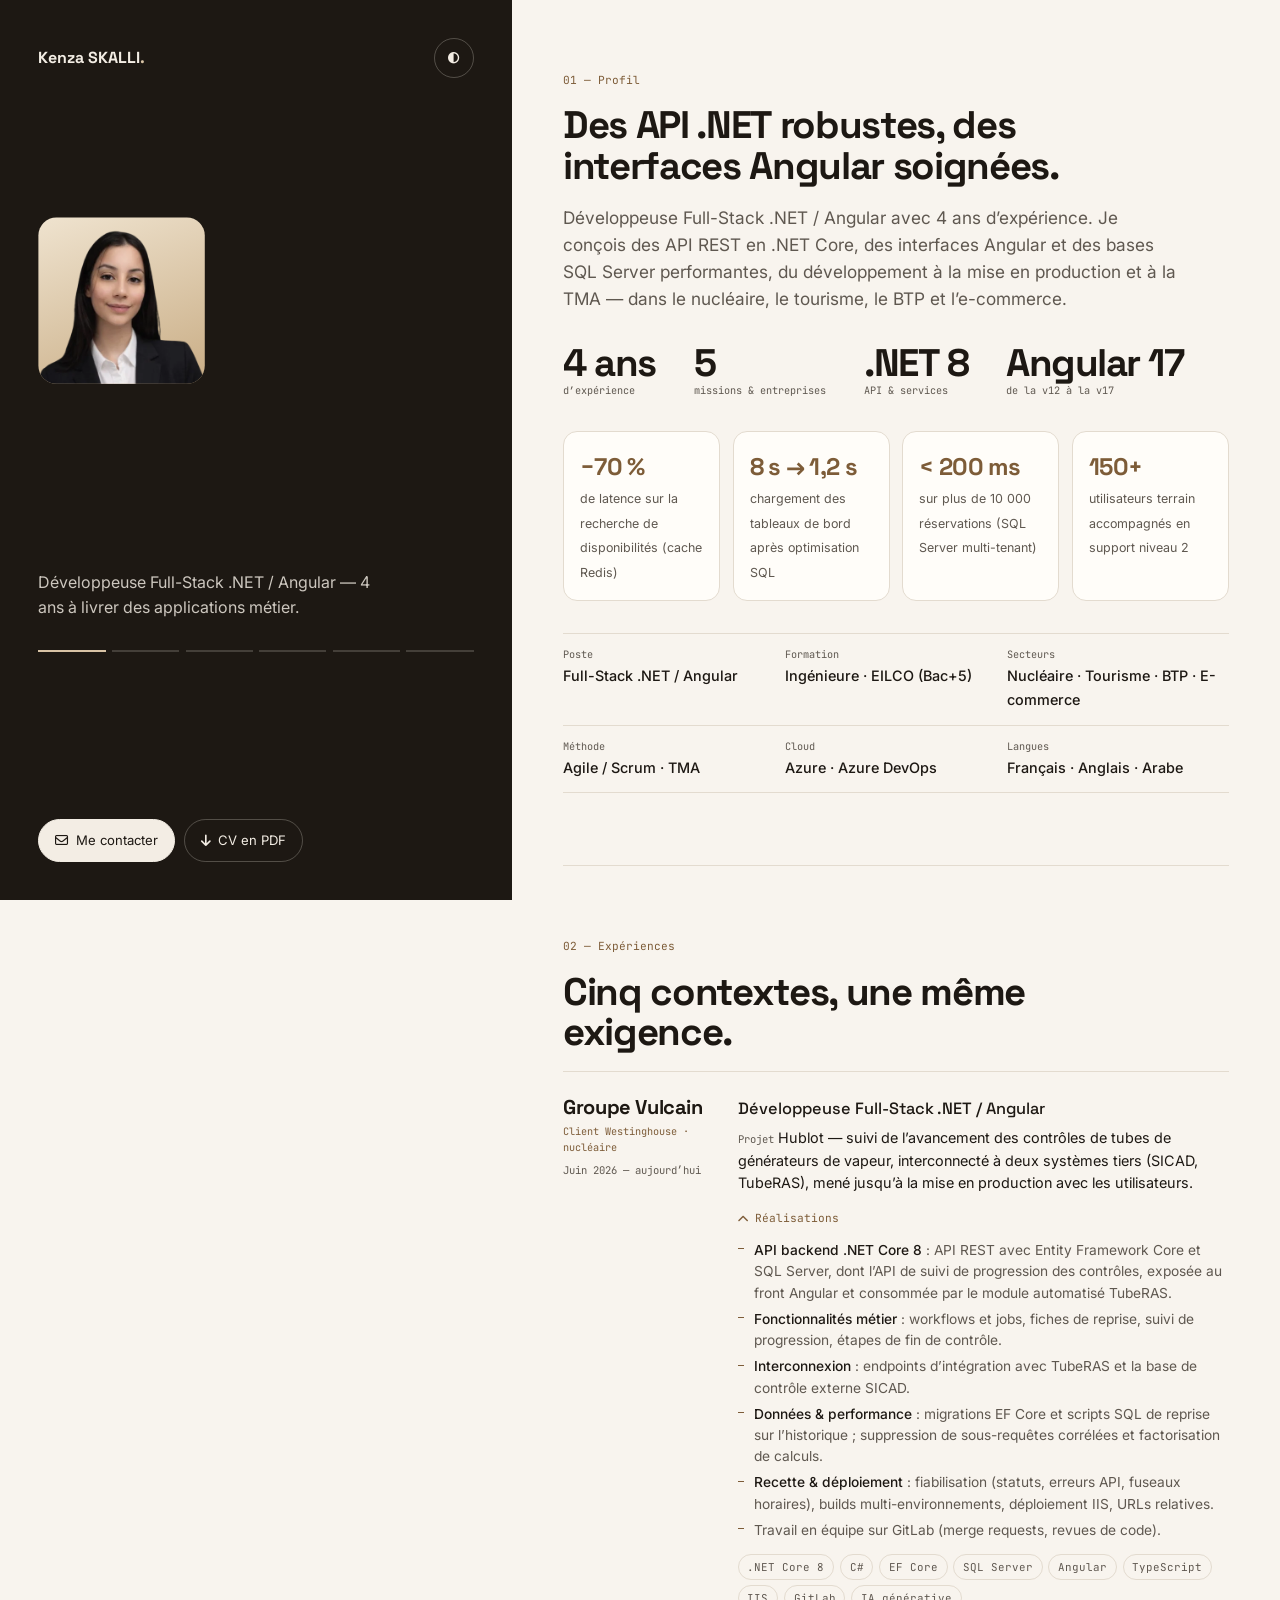
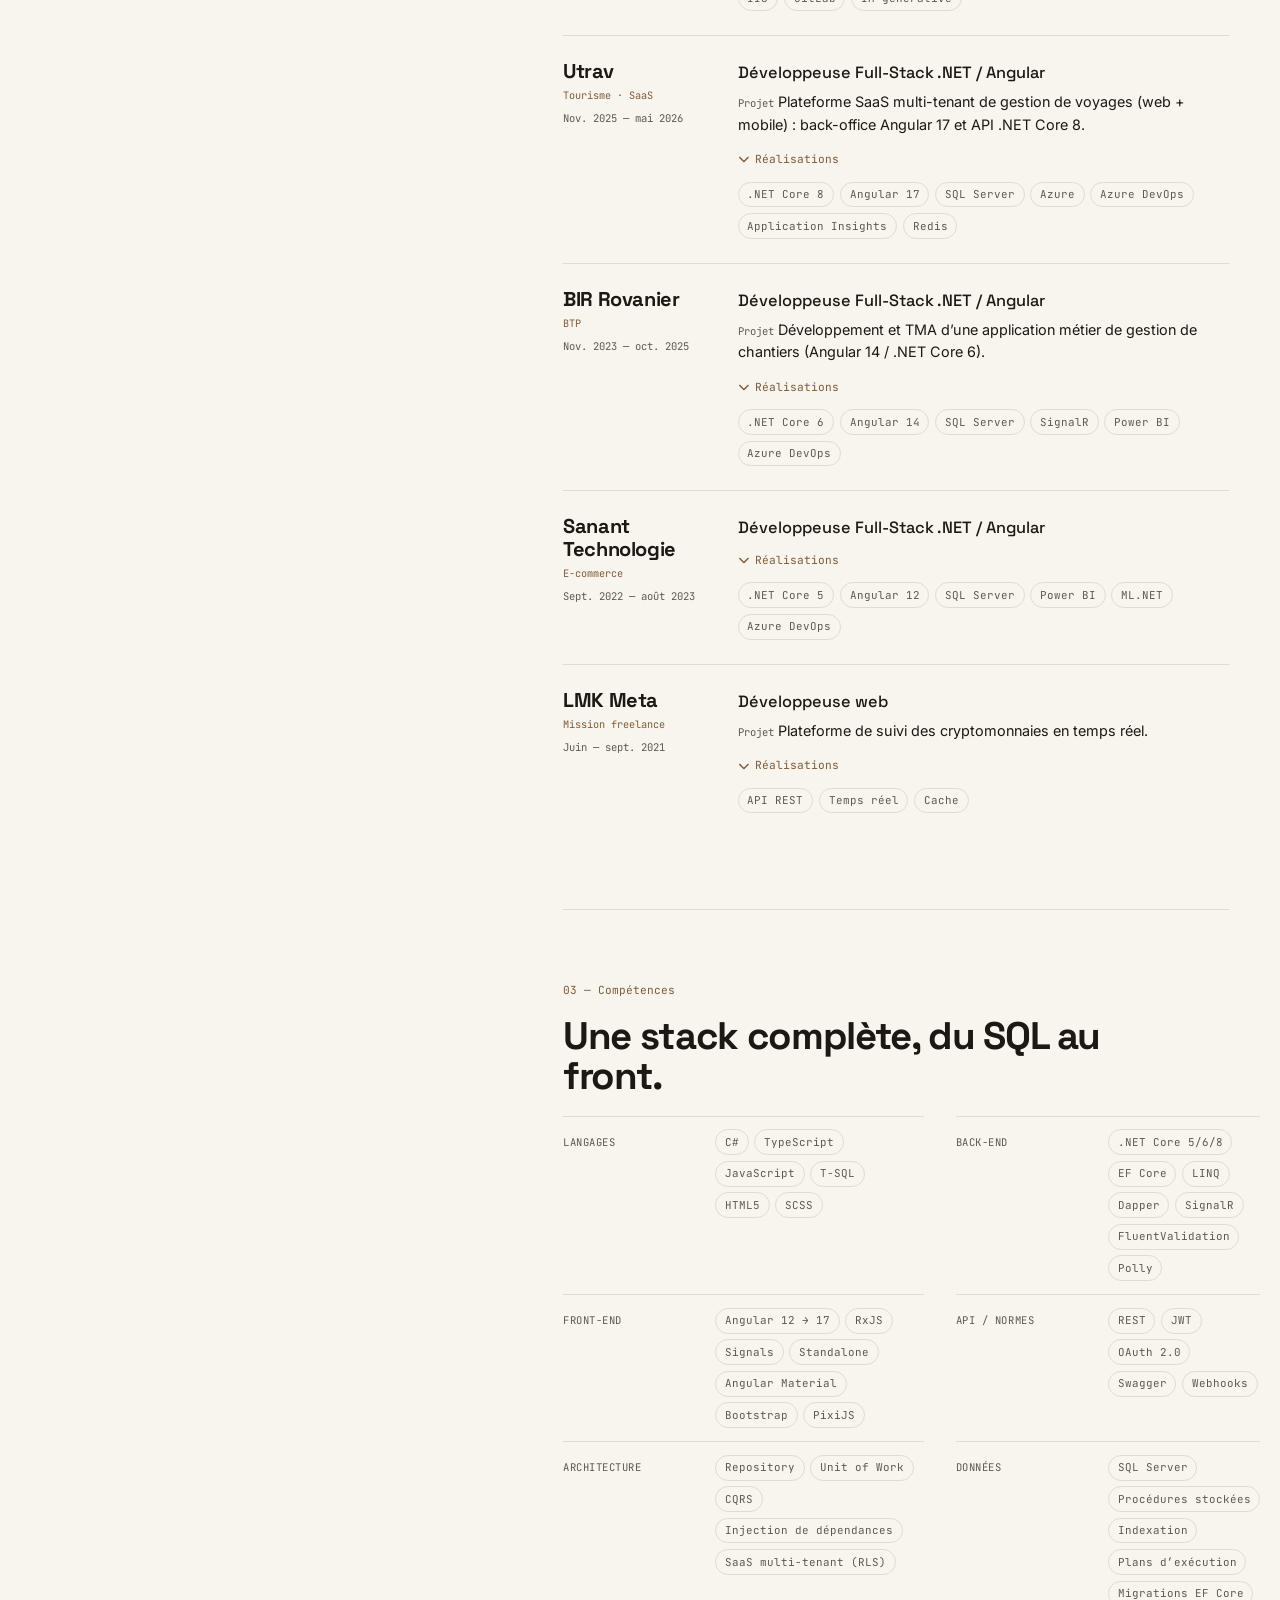
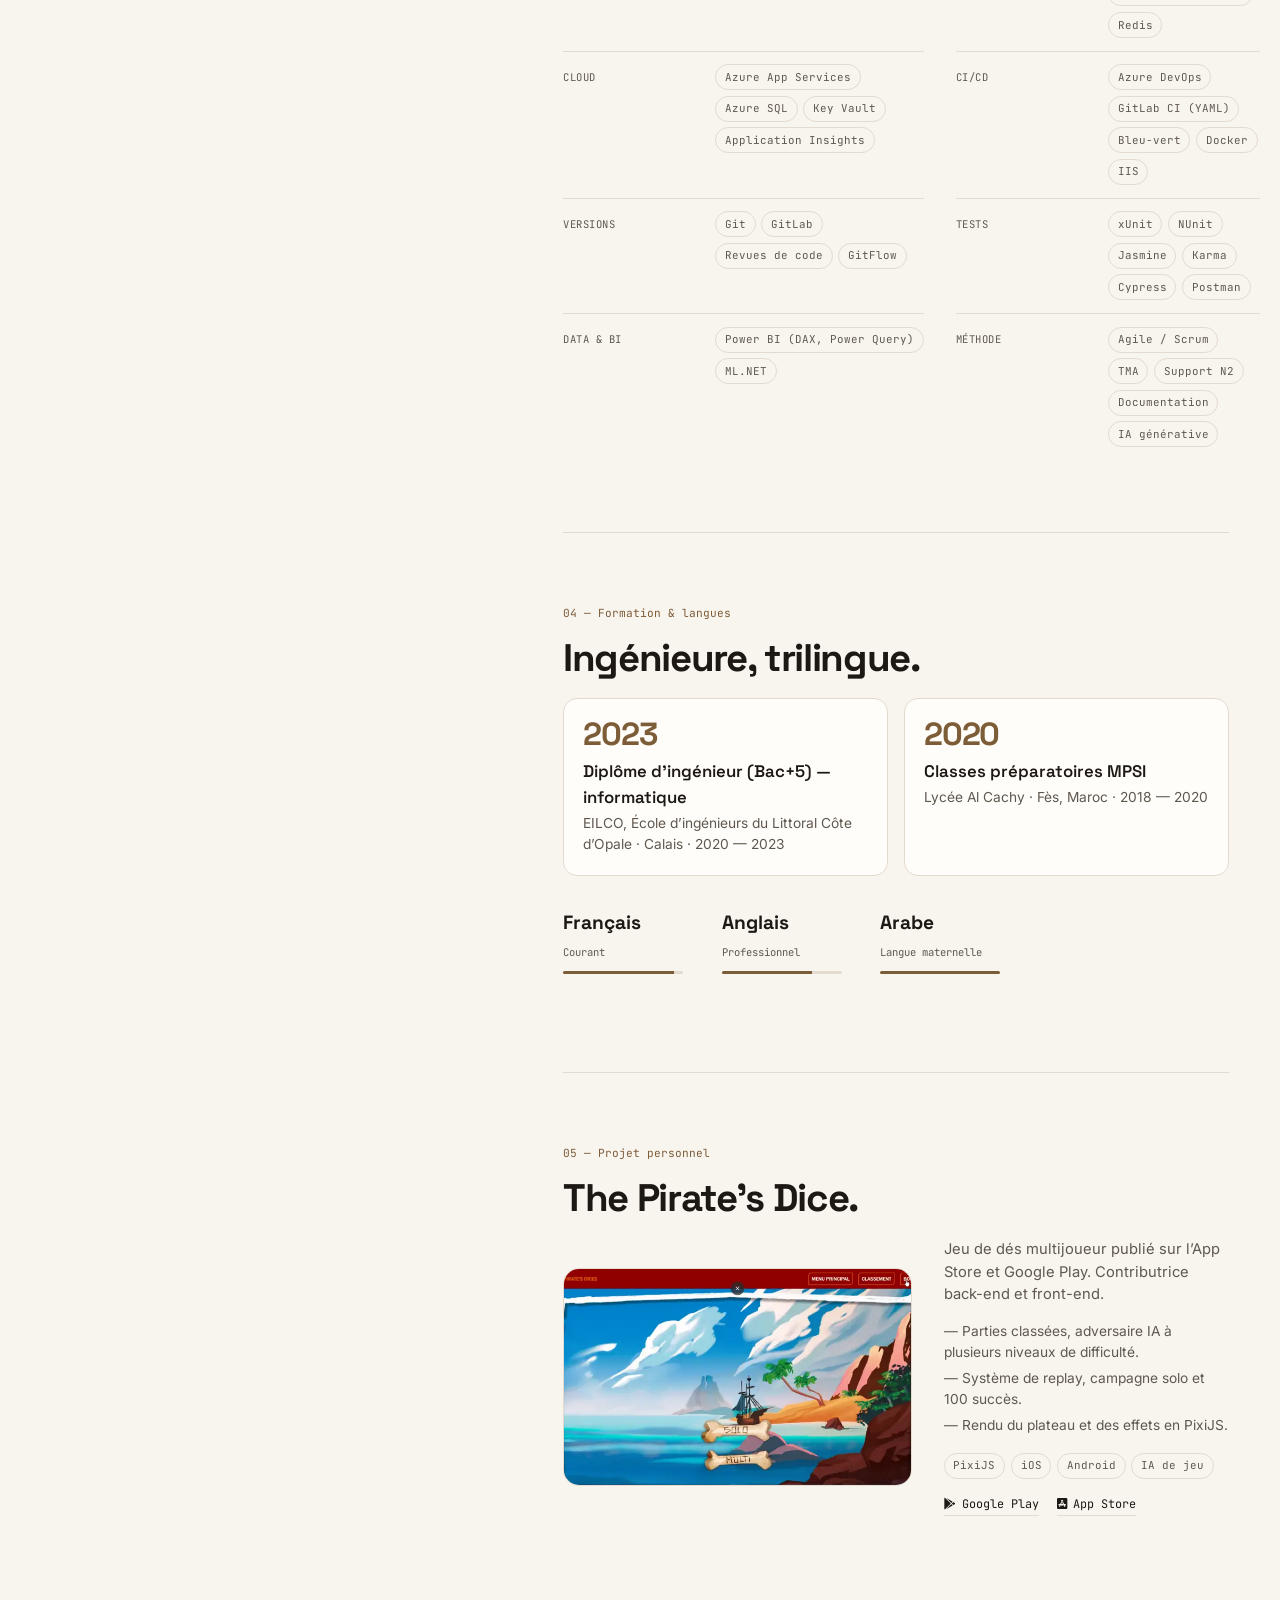
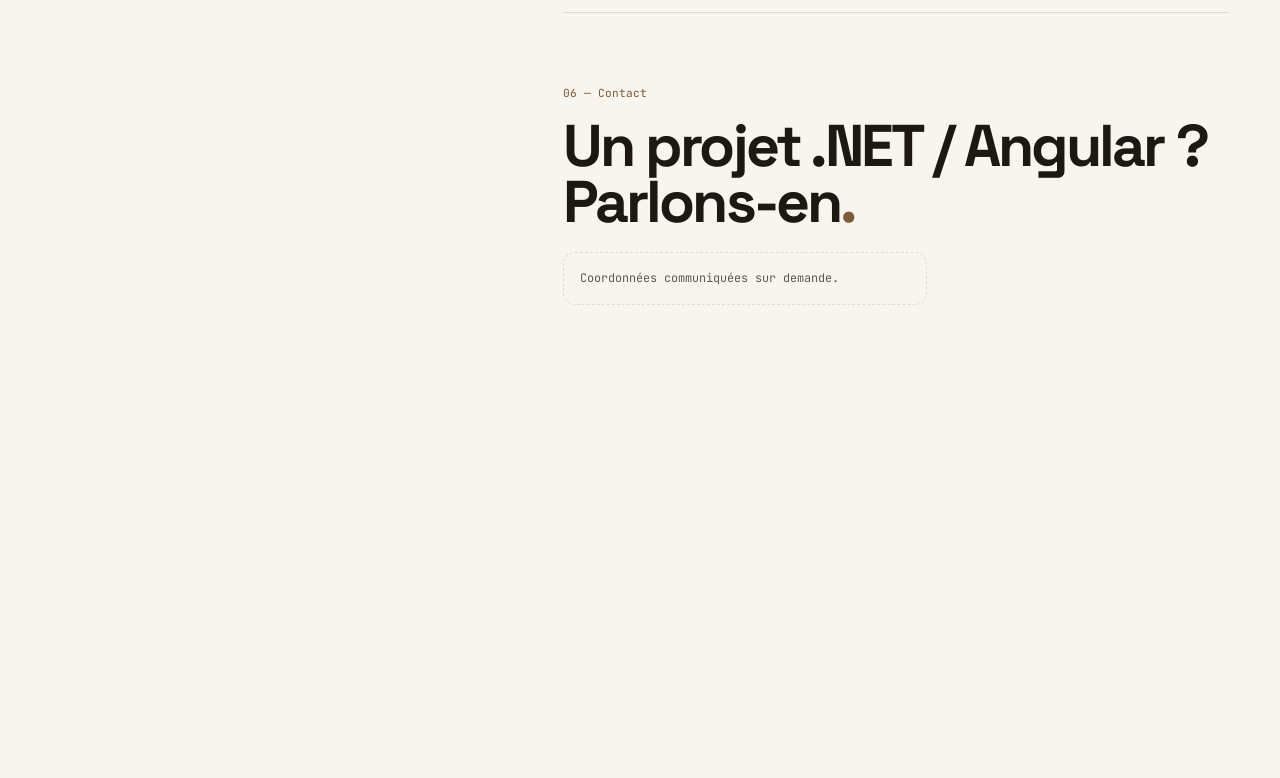
==== index.html @ 505ea724 "CV en ligne de Kenza SKALLI" ====
<!DOCTYPE html>
<html lang="fr" data-theme="light">
<head>
<meta charset="UTF-8">
<meta name="viewport" content="width=device-width, initial-scale=1">
<title>Kenza SKALLI — Développeuse Full-Stack .NET / Angular</title>
<meta name="description" content="Kenza SKALLI, développeuse Full-Stack .NET / Angular, 4 ans d’expérience : API .NET Core, Angular, SQL Server, Azure. Ingénieure EILCO.">
<meta name="author" content="Kenza SKALLI">
<meta property="og:title" content="Kenza SKALLI — Développeuse Full-Stack .NET / Angular">
<meta property="og:description" content="4 ans d’expérience : API .NET Core, Angular, SQL Server, Azure. Nucléaire, tourisme, BTP, e-commerce.">
<meta property="og:type" content="website">
<link rel="stylesheet" href="https://cdnjs.cloudflare.com/ajax/libs/font-awesome/6.5.2/css/all.min.css">
<link rel="preconnect" href="https://fonts.googleapis.com"><link rel="preconnect" href="https://fonts.gstatic.com" crossorigin>
<link href="https://fonts.googleapis.com/css2?family=Space+Grotesk:wght@400;500;600;700&family=Inter:wght@400;500;600&family=JetBrains+Mono:wght@400;500&display=swap" rel="stylesheet">
<style>
/* Palette beige : --beige pour les aplats, --accent (beige foncé) pour les textes — contraste AA vérifié. */
:root{
  --bg:#f8f4ee;--surface:#fffdf9;--ink:#1d1813;--muted:#5f5850;--faint:#736a5f;--line:#e3dbcf;
  --accent:#7d5c38;--beige:#d8c3a5;--accent-soft:#f1e7d8;
  --panel:#1d1813;--panel-ink:#f3ede4;--panel-acc:#d8c3a5;--pic-a:#efe3cf;--pic-b:#c9ad85;
  --ff-d:'Space Grotesk',system-ui,sans-serif;--ff-b:'Inter',system-ui,sans-serif;--ff-m:'JetBrains Mono',ui-monospace,monospace;
  --ease:cubic-bezier(.22,1,.36,1);
}
:root[data-theme="dark"]{--bg:#12100d;--surface:#1a1713;--ink:#f3ede4;--muted:#a89f93;--faint:#8a8175;--line:#2c2720;--accent:#d9c09a;--accent-soft:#2a2219;
  --panel:#d8c3a5;--panel-ink:#1d1813;--panel-acc:#5c4426;--pic-a:#8a6d48;--pic-b:#4a3620}
*{margin:0;padding:0;box-sizing:border-box}
body{font-family:var(--ff-b);background:var(--bg);color:var(--ink);line-height:1.55;-webkit-font-smoothing:antialiased;transition:background .4s,color .4s}
a{color:inherit;text-decoration:none}
button{font:inherit;color:inherit;background:none;border:0;cursor:pointer}
::selection{background:var(--beige);color:#1d1813}
.acc{color:var(--accent)}
.tags{display:flex;flex-wrap:wrap;gap:.35rem}
.tag{font-family:var(--ff-m);font-size:.68rem;padding:.22rem .55rem;border:1px solid var(--line);border-radius:40px;color:var(--muted);white-space:nowrap;transition:.25s}
.tag:hover{border-color:var(--accent);color:var(--accent)}
.rv{opacity:0;transform:translateY(20px);transition:opacity .8s var(--ease),transform .8s var(--ease);transition-delay:calc(var(--d,0) * 70ms)}
.rv.in{opacity:1;transform:none}

/* ---------- Colonne d’identité (fixe, se transforme selon la section) ---------- */
.left{position:fixed;inset:0 auto 0 0;width:40vw;background:var(--panel);color:var(--panel-ink);display:flex;flex-direction:column;padding:clamp(1.4rem,3vw,2.6rem);z-index:5;overflow:hidden;transition:background .4s,color .4s}
.left .acc{color:var(--panel-acc)}
.left .top{display:flex;justify-content:space-between;align-items:center;gap:1rem;font-family:var(--ff-m);font-size:.7rem}
.left .top b{font-family:var(--ff-d);font-size:1rem}
.left .top button{width:40px;height:40px;border-radius:50%;border:1px solid color-mix(in srgb,var(--panel-ink) 25%,transparent);display:grid;place-items:center;color:var(--panel-ink)}
.left .top button:hover{border-color:var(--panel-acc);color:var(--panel-acc)}
.left .mid{flex:1;display:flex;flex-direction:column;justify-content:center;gap:1.4rem}
.pic{width:min(13vw,180px);aspect-ratio:1;clip-path:inset(0 round 18px);transition:clip-path 1.1s var(--ease);overflow:hidden;background:linear-gradient(160deg,var(--pic-a),var(--pic-b))}
.pic img{display:block;width:100%;height:100%;object-fit:cover;object-position:50% 8%;transform:scale(1.04);transition:transform 1.1s var(--ease)}
.big{font-family:var(--ff-d);font-weight:700;line-height:.86;letter-spacing:-.06em}
.big .no{font-size:clamp(4rem,8.6vw,8rem);color:transparent;-webkit-text-stroke:1px color-mix(in srgb,var(--panel-ink) 35%,transparent);display:block;height:.86em;overflow:hidden}
.big .no>span,.big .tt>span{display:block;transition:transform .55s var(--ease),opacity .4s}
.print-head{display:none}
.big .tt{font-size:clamp(2rem,4vw,3.6rem);display:block;overflow:hidden;padding-bottom:.06em}
.desc{max-width:36ch;opacity:.82;font-size:1rem;min-height:3.2em;transition:opacity .4s,transform .5s var(--ease)}
.left.out .big span,.left.out .desc{transform:translateY(-105%);opacity:0}
.left.in0 .big span{transform:translateY(105%);transition:none}
.prog{display:flex;gap:.4rem}
.prog a{flex:1;height:14px;display:flex;align-items:center}
.prog a i{display:block;width:100%;height:2px;background:color-mix(in srgb,var(--panel-ink) 18%,transparent);position:relative;overflow:hidden}
.prog a i::after{content:"";position:absolute;inset:0;background:var(--panel-acc);transform:scaleX(0);transform-origin:left;transition:transform .8s var(--ease)}
.prog a.on i::after{transform:none}
.left .bot{display:flex;gap:.6rem;flex-wrap:wrap;margin-top:1.4rem}
.left .bot a,.left .bot button{display:inline-flex;align-items:center;gap:.45rem;border:1px solid color-mix(in srgb,var(--panel-ink) 25%,transparent);border-radius:40px;padding:.62rem 1rem;font-size:.82rem;color:var(--panel-ink);transition:.3s}
.left .bot a:hover,.left .bot button:hover{border-color:var(--panel-acc);background:var(--panel-acc);color:var(--panel)}
.left .bot .p{background:var(--panel-ink);color:var(--panel);border-color:var(--panel-ink)}

/* ---------- Contenu ---------- */
.right{margin-left:40vw;padding:0 clamp(1.4rem,4vw,4rem)}
.sec{padding:clamp(3rem,8vh,5rem) 0;border-bottom:1px solid var(--line);min-height:60vh}
.sec:last-child{border:0;min-height:85vh;padding-bottom:6rem}
.eb{font-family:var(--ff-m);font-size:.7rem;color:var(--accent);margin-bottom:1rem;display:block}
.sec h2{font-family:var(--ff-d);font-weight:700;font-size:clamp(1.7rem,3vw,2.5rem);letter-spacing:-.035em;line-height:1.05;margin-bottom:1.2rem;max-width:22ch}
.lede{font-size:1.08rem;color:var(--muted);max-width:56ch}
.kp{display:flex;gap:2.4rem;margin-top:2rem;flex-wrap:wrap}
.kp .n{font-family:var(--ff-d);font-weight:700;font-size:2.4rem;letter-spacing:-.04em;line-height:1}
.kp .l{font-family:var(--ff-m);font-size:.64rem;color:var(--muted)}
.facts{display:grid;grid-template-columns:repeat(3,1fr);margin-top:2rem;border-top:1px solid var(--line)}
.facts div{padding:.8rem 0;border-bottom:1px solid var(--line)}
.facts span{font-family:var(--ff-m);font-size:.64rem;color:var(--muted);display:block}
.facts b{font-weight:500;font-size:.9rem}
.wins{display:grid;grid-template-columns:repeat(4,1fr);gap:.8rem;margin-top:2rem}
.wins div{background:var(--surface);border:1px solid var(--line);border-radius:14px;padding:1rem;transition:border-color .3s,transform .4s var(--ease)}
.wins div:hover{border-color:var(--accent);transform:translateY(-3px)}
.wins b{font-family:var(--ff-d);font-size:1.5rem;letter-spacing:-.03em;display:block;color:var(--accent)}
.wins span{font-size:.78rem;color:var(--muted)}
/* expériences */
.xr{display:grid;grid-template-columns:9.5rem 1fr;gap:1.4rem;padding:1.5rem 0;border-top:1px solid var(--line)}
.xr .o{font-family:var(--ff-d);font-weight:700;font-size:1.25rem;letter-spacing:-.02em;display:block;line-height:1.15}
.xr .s{font-family:var(--ff-m);font-size:.64rem;color:var(--accent);display:block;margin-top:.3rem}
.xr .w{font-family:var(--ff-m);font-size:.66rem;color:var(--muted);display:block;margin-top:.4rem}
.xr h3{font-family:var(--ff-d);font-weight:500;font-size:1.02rem;margin-bottom:.35rem}
.xr .pj{font-size:.9rem;color:var(--ink);margin-bottom:.6rem}
.xr .pj em{font-style:normal;font-family:var(--ff-m);font-size:.66rem;color:var(--muted);margin-right:.3rem}
.xr ul{list-style:none;font-size:.86rem;color:var(--muted);display:flex;flex-direction:column;gap:.3rem;margin-bottom:.8rem}
.xr li{padding-left:1rem;position:relative}
.xr li::before{content:"";position:absolute;left:0;top:.62em;width:6px;height:1px;background:var(--accent)}
.xr li b{color:var(--ink);font-weight:500}
.more{display:grid;grid-template-rows:0fr;transition:grid-template-rows .6s var(--ease)}
.more>div{overflow:hidden}
.xr.open .more{grid-template-rows:1fr}
.tog{font-family:var(--ff-m);font-size:.7rem;color:var(--accent);margin:-.2rem 0 .8rem;display:inline-flex;gap:.4rem;align-items:center}
.tog i{transition:transform .4s var(--ease)}.xr.open .tog i{transform:rotate(180deg)}
/* compétences */
.sk{display:grid;grid-template-columns:1fr 1fr;gap:0 2rem}
.sk>div{display:grid;grid-template-columns:8.5rem 1fr;gap:1rem;padding:.8rem 0;border-top:1px solid var(--line);align-items:baseline}
.sk>div>span{font-family:var(--ff-m);font-size:.66rem;color:var(--muted);text-transform:uppercase;letter-spacing:.05em}
/* formation */
.ed{display:grid;grid-template-columns:repeat(2,1fr);gap:1rem}
.ed div{background:var(--surface);border:1px solid var(--line);border-radius:14px;padding:1.2rem;font-size:.86rem;color:var(--muted)}
.ed .y{font-family:var(--ff-d);font-weight:700;font-size:2rem;letter-spacing:-.04em;color:var(--accent);display:block;line-height:1}
.ed b{display:block;color:var(--ink);font-family:var(--ff-d);font-weight:600;font-size:1.05rem;margin:.5rem 0 .2rem}
.lg{display:flex;gap:2.4rem;flex-wrap:wrap;margin-top:2rem}
.lg div b{font-family:var(--ff-d);font-size:1.2rem;display:block}.lg div span{font-family:var(--ff-m);font-size:.66rem;color:var(--muted)}
.lg .bar{width:120px;height:3px;background:var(--line);margin-top:.5rem;border-radius:2px;overflow:hidden}
.lg .bar i{display:block;height:100%;background:var(--accent);width:var(--w);transform-origin:left;transform:scaleX(0);transition:transform 1.2s var(--ease) .3s}
.lg.in .bar i{transform:none}
/* projet */
.pr{display:grid;grid-template-columns:1.1fr .9fr;gap:2rem;align-items:center}
.pr .media{border-radius:16px;overflow:hidden;border:1px solid var(--line);aspect-ratio:16/10;background:var(--surface)}
.pr .media img{width:100%;height:100%;object-fit:cover;transition:transform 1s var(--ease)}
.pr:hover .media img{transform:scale(1.04)}
.pr p{color:var(--muted);font-size:.92rem;margin-bottom:.9rem}
.pr ul{list-style:none;color:var(--muted);font-size:.86rem;display:flex;flex-direction:column;gap:.3rem;margin-bottom:1rem}
.pr .lk{display:flex;gap:1.1rem;flex-wrap:wrap;margin-top:1rem}
.plink{display:inline-flex;align-items:center;gap:.4rem;font-family:var(--ff-m);font-size:.74rem;border-bottom:1px solid var(--line);padding-bottom:2px;transition:.25s}
.plink:hover{color:var(--accent);border-color:var(--accent)}
/* contact */
.ct .big2{font-family:var(--ff-d);font-weight:700;font-size:clamp(2.2rem,4.6vw,4rem);letter-spacing:-.05em;line-height:.95;margin-bottom:1.4rem}
.cl{display:flex;flex-direction:column;gap:.7rem;font-family:var(--ff-m);font-size:.86rem}
.cl a{display:inline-flex;align-items:center;gap:.6rem}.cl a:hover{color:var(--accent)}
.note{font-family:var(--ff-m);font-size:.74rem;color:var(--muted);border:1px dashed var(--line);border-radius:12px;padding:1rem;max-width:52ch}
@media (max-width:1100px){.wins{grid-template-columns:repeat(2,1fr)}.sk{grid-template-columns:1fr}}
@media (max-width:900px){
  .left{position:relative;width:auto}.left .mid{padding:2.2rem 0 1rem}.pic{width:96px;font-size:2.4rem}.right{margin-left:0}
  .facts,.ed,.pr{grid-template-columns:1fr}.xr{grid-template-columns:1fr;gap:.5rem}.sk>div{grid-template-columns:1fr;gap:.3rem}
}
@media (prefers-reduced-motion:reduce){*,*::before,*::after{animation-duration:.001ms!important;transition-duration:.001ms!important}.rv{opacity:1;transform:none}}
/* ---------- Impression : un CV papier propre ---------- */
@media print{
  @page{size:A4;margin:12mm 13mm}
  :root,:root[data-theme="dark"]{--bg:#fff;--surface:#fff;--ink:#000;--muted:#333;--faint:#666;--line:#ccc;--accent:#7d5c38}
  body{font-size:9.5pt;line-height:1.4;background:#fff}
  .left{display:none!important}
  .print-head{display:flex;justify-content:space-between;align-items:flex-end;gap:1rem;border-bottom:2px solid #000;padding-bottom:.6rem;margin-bottom:.4rem}
  .print-head b{font-family:var(--ff-d);font-size:20pt;letter-spacing:-.03em;display:block;line-height:1.1}
  .print-head span{font-family:var(--ff-m);font-size:8pt;color:#333}
  .right{margin:0;padding:0}
  .sec{min-height:0!important;padding:.7rem 0;border-bottom:1px solid #ccc}
  .sec h2{font-size:12pt;margin-bottom:.4rem;max-width:none}.eb{margin-bottom:.2rem}
  .lede{font-size:9.5pt}.kp{margin-top:.6rem;gap:1.4rem}.kp .n{font-size:14pt}
  .wins{grid-template-columns:repeat(4,1fr);gap:.4rem;margin-top:.6rem}.wins div{padding:.45rem}.wins b{font-size:11pt}.wins span{font-size:7.5pt}
  .facts{grid-template-columns:repeat(3,1fr);margin-top:.6rem}.facts div{padding:.3rem 0}
  .xr{grid-template-columns:8rem 1fr;gap:.8rem;padding:.6rem 0;break-inside:avoid}.xr ul{margin-bottom:.3rem;gap:.1rem;font-size:8.5pt}
  .sk{grid-template-columns:1fr 1fr;gap:0 1rem}.sk>div{grid-template-columns:6.5rem 1fr;padding:.25rem 0}
  .ed{grid-template-columns:1fr 1fr}.ed div{padding:.5rem}.ed .y{font-size:13pt}.lg{margin-top:.6rem}
  .pr{grid-template-columns:1fr}.pr .media,.tog,.note{display:none!important}
  .ct .big2{display:none}.ct{min-height:0!important}
  .more{grid-template-rows:1fr!important}.rv{opacity:1!important;transform:none!important}.lg .bar i{transform:none}
  .tag{border-color:#999;color:#000;font-size:7pt;padding:.08rem .4rem}
}
</style>
</head>
<body>
<aside class="left" id="left">
  <div class="top"><b>Kenza SKALLI<span class="acc">.</span></b><button type="button" id="theme" aria-label="Thème clair / sombre"><i class="fa-solid fa-circle-half-stroke"></i></button></div>
  <div class="mid">
    <div class="pic" id="pic"><img src="assets/kenza.webp" alt="Portrait de Kenza SKALLI" width="408" height="612"></div>
    <div class="big"><span class="no"><span id="no">01</span></span><span class="tt"><span id="tt">Profil<span class="acc">.</span></span></span></div>
    <p class="desc" id="desc">Développeuse Full-Stack .NET / Angular — 4 ans à livrer des applications métier.</p>
    <nav class="prog" id="prog" aria-label="Sections"></nav>
  </div>
  <div class="bot">
    <a class="p" href="#contact"><i class="fa-regular fa-envelope"></i> Me contacter</a>
    <button type="button" onclick="window.print()"><i class="fa-solid fa-arrow-down"></i> CV en PDF</button>
  </div>
</aside>

<main class="right">
  <header class="print-head"><div><b>Kenza SKALLI</b><span>Développeuse Full-Stack .NET / Angular · 4 ans d’expérience · Ingénieure EILCO</span></div><span id="printContact"></span></header>
  <section class="sec" id="profil" data-t="Profil" data-d="Développeuse Full-Stack .NET / Angular — 4 ans à livrer des applications métier." data-clip="inset(0 round 18px)">
    <span class="eb">01 — Profil</span>
    <h2 class="rv">Des API .NET robustes, des interfaces Angular soignées.</h2>
    <p class="lede rv" style="--d:1">Développeuse Full-Stack .NET / Angular avec 4 ans d’expérience. Je conçois des API REST en .NET Core, des interfaces Angular et des bases SQL Server performantes, du développement à la mise en production et à la TMA — dans le nucléaire, le tourisme, le BTP et l’e-commerce.</p>
    <div class="kp">
      <div class="rv" style="--d:2"><div class="n">4 ans</div><div class="l">d’expérience</div></div>
      <div class="rv" style="--d:3"><div class="n">5</div><div class="l">missions & entreprises</div></div>
      <div class="rv" style="--d:4"><div class="n">.NET 8</div><div class="l">API & services</div></div>
      <div class="rv" style="--d:5"><div class="n">Angular 17</div><div class="l">de la v12 à la v17</div></div>
    </div>
    <div class="wins">
      <div class="rv"><b>−70 %</b><span>de latence sur la recherche de disponibilités (cache Redis)</span></div>
      <div class="rv" style="--d:1"><b>8 s → 1,2 s</b><span>chargement des tableaux de bord après optimisation SQL</span></div>
      <div class="rv" style="--d:2"><b>&lt; 200 ms</b><span>sur plus de 10 000 réservations (SQL Server multi-tenant)</span></div>
      <div class="rv" style="--d:3"><b>150+</b><span>utilisateurs terrain accompagnés en support niveau 2</span></div>
    </div>
    <div class="facts">
      <div><span>Poste</span><b>Full-Stack .NET / Angular</b></div>
      <div><span>Formation</span><b>Ingénieure · EILCO (Bac+5)</b></div>
      <div><span>Secteurs</span><b>Nucléaire · Tourisme · BTP · E-commerce</b></div>
      <div><span>Méthode</span><b>Agile / Scrum · TMA</b></div>
      <div><span>Cloud</span><b>Azure · Azure DevOps</b></div>
      <div><span>Langues</span><b>Français · Anglais · Arabe</b></div>
    </div>
  </section>

  <section class="sec" id="experiences" data-t="Expériences" data-d="Nucléaire, tourisme, BTP, e-commerce : cinq contextes, une même exigence de qualité." data-clip="inset(0 round 50%)">
    <span class="eb">02 — Expériences</span>
    <h2 class="rv">Cinq contextes, une même exigence.</h2>

    <article class="xr rv open">
      <div><span class="o">Groupe Vulcain</span><span class="s">Client Westinghouse · nucléaire</span><span class="w">Juin 2026 — aujourd’hui</span></div>
      <div>
        <h3>Développeuse Full-Stack .NET / Angular</h3>
        <p class="pj"><em>Projet</em>Hublot — suivi de l’avancement des contrôles de tubes de générateurs de vapeur, interconnecté à deux systèmes tiers (SICAD, TubeRAS), mené jusqu’à la mise en production avec les utilisateurs.</p>
        <button class="tog" type="button"><i class="fa-solid fa-chevron-down"></i> Réalisations</button>
        <div class="more"><div><ul>
          <li><b>API backend .NET Core 8</b> : API REST avec Entity Framework Core et SQL Server, dont l’API de suivi de progression des contrôles, exposée au front Angular et consommée par le module automatisé TubeRAS.</li>
          <li><b>Fonctionnalités métier</b> : workflows et jobs, fiches de reprise, suivi de progression, étapes de fin de contrôle.</li>
          <li><b>Interconnexion</b> : endpoints d’intégration avec TubeRAS et la base de contrôle externe SICAD.</li>
          <li><b>Données & performance</b> : migrations EF Core et scripts SQL de reprise sur l’historique ; suppression de sous-requêtes corrélées et factorisation de calculs.</li>
          <li><b>Recette & déploiement</b> : fiabilisation (statuts, erreurs API, fuseaux horaires), builds multi-environnements, déploiement IIS, URLs relatives.</li>
          <li>Travail en équipe sur GitLab (merge requests, revues de code).</li>
        </ul></div></div>
        <div class="tags"><span class="tag">.NET Core 8</span><span class="tag">C#</span><span class="tag">EF Core</span><span class="tag">SQL Server</span><span class="tag">Angular</span><span class="tag">TypeScript</span><span class="tag">IIS</span><span class="tag">GitLab</span><span class="tag">IA générative</span></div>
      </div>
    </article>

    <article class="xr rv">
      <div><span class="o">Utrav</span><span class="s">Tourisme · SaaS</span><span class="w">Nov. 2025 — mai 2026</span></div>
      <div>
        <h3>Développeuse Full-Stack .NET / Angular</h3>
        <p class="pj"><em>Projet</em>Plateforme SaaS multi-tenant de gestion de voyages (web + mobile) : back-office Angular 17 et API .NET Core 8.</p>
        <button class="tog" type="button"><i class="fa-solid fa-chevron-down"></i> Réalisations</button>
        <div class="more"><div><ul>
          <li><b>API REST sécurisée</b> (JWT, RBAC, FluentValidation) avec isolation des données par tenant (Row-Level Security).</li>
          <li><b>SQL Server multi-tenant</b> : procédures stockées et index sur les requêtes critiques (moins de 200 ms sur plus de 10 000 réservations).</li>
          <li><b>Azure</b> (App Services, Key Vault) et chaîne CI/CD Azure DevOps en déploiement bleu-vert.</li>
          <li><b>Cache Redis</b> sur la recherche de disponibilités : −70 % de latence.</li>
          <li>Développement du back-office en Angular 17.</li>
        </ul></div></div>
        <div class="tags"><span class="tag">.NET Core 8</span><span class="tag">Angular 17</span><span class="tag">SQL Server</span><span class="tag">Azure</span><span class="tag">Azure DevOps</span><span class="tag">Application Insights</span><span class="tag">Redis</span></div>
      </div>
    </article>

    <article class="xr rv">
      <div><span class="o">BIR Rovanier</span><span class="s">BTP</span><span class="w">Nov. 2023 — oct. 2025</span></div>
      <div>
        <h3>Développeuse Full-Stack .NET / Angular</h3>
        <p class="pj"><em>Projet</em>Développement et TMA d’une application métier de gestion de chantiers (Angular 14 / .NET Core 6).</p>
        <button class="tog" type="button"><i class="fa-solid fa-chevron-down"></i> Réalisations</button>
        <div class="more"><div><ul>
          <li><b>API .NET Core 6</b> : endpoints REST, dont l’API de planification des chantiers (affectations de ressources), consommée par le module drag & drop et le tableau de bord temps réel.</li>
          <li><b>TMA</b> : 30 à 40 tickets par mois, évolutions fonctionnelles, support niveau 2 auprès de plus de 150 utilisateurs terrain.</li>
          <li>Planification interactive (drag & drop), <b>tableau de bord temps réel (SignalR)</b> et exports Excel de plus de 50 000 lignes.</li>
          <li><b>Optimisation SQL Server</b> (requêtes N+1, index composites) : dashboards de 8 s à 1,2 s.</li>
          <li>Tableaux de bord Power BI ; couverture de tests supérieure à 70 % ; documentation technique.</li>
          <li>Formation et accompagnement des nouveaux développeurs.</li>
        </ul></div></div>
        <div class="tags"><span class="tag">.NET Core 6</span><span class="tag">Angular 14</span><span class="tag">SQL Server</span><span class="tag">SignalR</span><span class="tag">Power BI</span><span class="tag">Azure DevOps</span></div>
      </div>
    </article>

    <article class="xr rv">
      <div><span class="o">Sanant Technologie</span><span class="s">E-commerce</span><span class="w">Sept. 2022 — août 2023</span></div>
      <div>
        <h3>Développeuse Full-Stack .NET / Angular</h3>
        <button class="tog" type="button"><i class="fa-solid fa-chevron-down"></i> Réalisations</button>
        <div class="more"><div><ul>
          <li><b>Connecteurs API Shopify / WooCommerce</b> en .NET Core 5 : webhooks, rate limiting, retry policies avec Polly.</li>
          <li>Dashboards Power BI et <b>prévisions de stock</b> (régression via ML.NET).</li>
          <li>Mise en place des tests : xUnit, Jasmine, Cypress.</li>
        </ul></div></div>
        <div class="tags"><span class="tag">.NET Core 5</span><span class="tag">Angular 12</span><span class="tag">SQL Server</span><span class="tag">Power BI</span><span class="tag">ML.NET</span><span class="tag">Azure DevOps</span></div>
      </div>
    </article>

    <article class="xr rv">
      <div><span class="o">LMK Meta</span><span class="s">Mission freelance</span><span class="w">Juin — sept. 2021</span></div>
      <div>
        <h3>Développeuse web</h3>
        <p class="pj"><em>Projet</em>Plateforme de suivi des cryptomonnaies en temps réel.</p>
        <button class="tog" type="button"><i class="fa-solid fa-chevron-down"></i> Réalisations</button>
        <div class="more"><div><ul>
          <li>Intégration des API Binance, Coinbase et Kraken.</li>
          <li>Traitement de flux de données haute fréquence et mise en cache.</li>
        </ul></div></div>
        <div class="tags"><span class="tag">API REST</span><span class="tag">Temps réel</span><span class="tag">Cache</span></div>
      </div>
    </article>
  </section>

  <section class="sec" id="competences" data-t="Compétences" data-d=".NET Core 8, Angular 17, SQL Server, Azure — et tout l’outillage qui va avec." data-clip="inset(18% 0 18% 0 round 200px)">
    <span class="eb">03 — Compétences</span>
    <h2 class="rv">Une stack complète, du SQL au front.</h2>
    <div class="sk">
      <div class="rv"><span>Langages</span><div class="tags"><span class="tag">C#</span><span class="tag">TypeScript</span><span class="tag">JavaScript</span><span class="tag">T-SQL</span><span class="tag">HTML5</span><span class="tag">SCSS</span></div></div>
      <div class="rv"><span>Back-end</span><div class="tags"><span class="tag">.NET Core 5/6/8</span><span class="tag">EF Core</span><span class="tag">LINQ</span><span class="tag">Dapper</span><span class="tag">SignalR</span><span class="tag">FluentValidation</span><span class="tag">Polly</span></div></div>
      <div class="rv"><span>Front-end</span><div class="tags"><span class="tag">Angular 12 → 17</span><span class="tag">RxJS</span><span class="tag">Signals</span><span class="tag">Standalone</span><span class="tag">Angular Material</span><span class="tag">Bootstrap</span><span class="tag">PixiJS</span></div></div>
      <div class="rv"><span>API / Normes</span><div class="tags"><span class="tag">REST</span><span class="tag">JWT</span><span class="tag">OAuth 2.0</span><span class="tag">Swagger</span><span class="tag">Webhooks</span></div></div>
      <div class="rv"><span>Architecture</span><div class="tags"><span class="tag">Repository</span><span class="tag">Unit of Work</span><span class="tag">CQRS</span><span class="tag">Injection de dépendances</span><span class="tag">SaaS multi-tenant (RLS)</span></div></div>
      <div class="rv"><span>Données</span><div class="tags"><span class="tag">SQL Server</span><span class="tag">Procédures stockées</span><span class="tag">Indexation</span><span class="tag">Plans d’exécution</span><span class="tag">Migrations EF Core</span><span class="tag">Redis</span></div></div>
      <div class="rv"><span>Cloud</span><div class="tags"><span class="tag">Azure App Services</span><span class="tag">Azure SQL</span><span class="tag">Key Vault</span><span class="tag">Application Insights</span></div></div>
      <div class="rv"><span>CI/CD</span><div class="tags"><span class="tag">Azure DevOps</span><span class="tag">GitLab CI (YAML)</span><span class="tag">Bleu-vert</span><span class="tag">Docker</span><span class="tag">IIS</span></div></div>
      <div class="rv"><span>Versions</span><div class="tags"><span class="tag">Git</span><span class="tag">GitLab</span><span class="tag">Revues de code</span><span class="tag">GitFlow</span></div></div>
      <div class="rv"><span>Tests</span><div class="tags"><span class="tag">xUnit</span><span class="tag">NUnit</span><span class="tag">Jasmine</span><span class="tag">Karma</span><span class="tag">Cypress</span><span class="tag">Postman</span></div></div>
      <div class="rv"><span>Data & BI</span><div class="tags"><span class="tag">Power BI (DAX, Power Query)</span><span class="tag">ML.NET</span></div></div>
      <div class="rv"><span>Méthode</span><div class="tags"><span class="tag">Agile / Scrum</span><span class="tag">TMA</span><span class="tag">Support N2</span><span class="tag">Documentation</span><span class="tag">IA générative</span></div></div>
    </div>
  </section>

  <section class="sec" id="formation" data-t="Formation" data-d="Ingénieure en informatique (EILCO, Bac+5), classes préparatoires MPSI. Trilingue." data-clip="inset(6% round 34px 4px 34px 4px)">
    <span class="eb">04 — Formation & langues</span>
    <h2 class="rv">Ingénieure, trilingue.</h2>
    <div class="ed">
      <div class="rv"><span class="y">2023</span><b>Diplôme d’ingénieur (Bac+5) — informatique</b>EILCO, École d’ingénieurs du Littoral Côte d’Opale · Calais · 2020 — 2023</div>
      <div class="rv" style="--d:1"><span class="y">2020</span><b>Classes préparatoires MPSI</b>Lycée Al Cachy · Fès, Maroc · 2018 — 2020</div>
    </div>
    <div class="lg rv" id="lg">
      <div><b>Français</b><span>Courant</span><div class="bar"><i style="--w:92%"></i></div></div>
      <div><b>Anglais</b><span>Professionnel</span><div class="bar"><i style="--w:75%"></i></div></div>
      <div><b>Arabe</b><span>Langue maternelle</span><div class="bar"><i style="--w:100%"></i></div></div>
    </div>
  </section>

  <section class="sec" id="projet" data-t="Projet" data-d="The Pirate’s Dice : un jeu mobile multijoueur publié sur l’App Store et Google Play." data-clip="inset(0 round 50% 50% 50% 6px)">
    <span class="eb">05 — Projet personnel</span>
    <h2 class="rv">The Pirate’s Dice.</h2>
    <div class="pr">
      <div class="media rv"><img src="assets/pirates-dice.webp" alt="Aperçu du jeu The Pirate’s Dice" loading="lazy"></div>
      <div class="rv" style="--d:1">
        <p>Jeu de dés multijoueur publié sur l’App Store et Google Play. Contributrice back-end et front-end.</p>
        <ul><li>— Parties classées, adversaire IA à plusieurs niveaux de difficulté.</li><li>— Système de replay, campagne solo et 100 succès.</li><li>— Rendu du plateau et des effets en PixiJS.</li></ul>
        <div class="tags"><span class="tag">PixiJS</span><span class="tag">iOS</span><span class="tag">Android</span><span class="tag">IA de jeu</span></div>
        <div class="lk"><a class="plink" href="https://play.google.com/store/apps/details?id=com.nabil.piratesdice" target="_blank" rel="noopener"><i class="fa-brands fa-google-play"></i> Google Play</a><a class="plink" href="https://apps.apple.com/us/app/the-pirates-dice/id6804324160" target="_blank" rel="noopener"><i class="fa-brands fa-app-store-ios"></i> App Store</a></div>
      </div>
    </div>
  </section>

  <section class="sec ct" id="contact" data-t="Contact" data-d="Disponible pour échanger sur votre prochain projet .NET / Angular." data-clip="inset(0 round 50%)">
    <span class="eb">06 — Contact</span>
    <p class="big2 rv">Un projet .NET / Angular ?<br>Parlons-en<span class="acc">.</span></p>
    <!-- Coordonnées : à compléter (absentes du dossier de candidature). -->
    <div class="cl rv" id="cl"></div>
    <p class="note rv" id="note">Coordonnées communiquées sur demande.</p>
  </section>
</main>

<script>
(function () {
  'use strict';
  /* Coordonnées à renseigner avant publication (laissées vides : le dossier n’en contient pas). */
  var CONTACT = { email: '', phone: '', linkedin: '', github: '' };
  var cl = document.getElementById('cl'), links = [];
  if (CONTACT.email) links.push('<a href="mailto:' + CONTACT.email + '"><i class="fa-regular fa-envelope"></i> ' + CONTACT.email + '</a>');
  if (CONTACT.phone) links.push('<a href="tel:' + CONTACT.phone.replace(/\s/g, '') + '"><i class="fa-solid fa-phone"></i> ' + CONTACT.phone + '</a>');
  if (CONTACT.linkedin) links.push('<a href="' + CONTACT.linkedin + '" target="_blank" rel="noopener"><i class="fa-brands fa-linkedin-in"></i> LinkedIn</a>');
  if (CONTACT.github) links.push('<a href="' + CONTACT.github + '" target="_blank" rel="noopener"><i class="fa-brands fa-github"></i> GitHub</a>');
  cl.innerHTML = links.join('');
  if (links.length) document.getElementById('note').remove();
  document.getElementById('printContact').textContent = [CONTACT.email, CONTACT.phone].filter(Boolean).join(' · ');

  /* Thème */
  var root = document.documentElement, saved = null;
  try { saved = localStorage.getItem('ks-theme'); } catch (e) {}
  root.setAttribute('data-theme', saved || (matchMedia('(prefers-color-scheme: dark)').matches ? 'dark' : 'light'));
  document.getElementById('theme').addEventListener('click', function () {
    var t = root.getAttribute('data-theme') === 'dark' ? 'light' : 'dark'; root.setAttribute('data-theme', t);
    try { localStorage.setItem('ks-theme', t); } catch (e) {}
  });

  /* Réalisations dépliables */
  document.querySelectorAll('.xr .tog').forEach(function (b) {
    b.addEventListener('click', function () { b.closest('.xr').classList.toggle('open'); });
  });

  /* Révélations au défilement */
  var io = new IntersectionObserver(function (es) { es.forEach(function (e) { if (e.isIntersecting) { e.target.classList.add('in'); io.unobserve(e.target); } }); }, { threshold: .12 });
  document.querySelectorAll('.rv').forEach(function (el) { io.observe(el); });

  /* Colonne d’identité : titre, texte et monogramme se transforment selon la section lue */
  var secs = Array.prototype.slice.call(document.querySelectorAll('.sec')), L = document.getElementById('left'), cur = -1;
  var prog = document.getElementById('prog');
  prog.innerHTML = secs.map(function (s) { return '<a href="#' + s.id + '" aria-label="' + s.getAttribute('data-t') + '"><i></i></a>'; }).join('');
  var bars = Array.prototype.slice.call(prog.children);
  function set(i) {
    if (i === cur) return; cur = i; var s = secs[i];
    document.getElementById('pic').style.clipPath = s.getAttribute('data-clip');
    bars.forEach(function (b, j) { b.classList.toggle('on', j <= i); });
    L.classList.add('out');
    setTimeout(function () {
      document.getElementById('no').textContent = '0' + (i + 1);
      document.getElementById('tt').innerHTML = s.getAttribute('data-t') + '<span class="acc">.</span>';
      document.getElementById('desc').textContent = s.getAttribute('data-d');
      L.classList.remove('out'); L.classList.add('in0');
      requestAnimationFrame(function () { requestAnimationFrame(function () { L.classList.remove('in0'); }); });
    }, 380);
  }
  var so = new IntersectionObserver(function (es) { es.forEach(function (e) { if (e.isIntersecting) set(secs.indexOf(e.target)); }); }, { rootMargin: '-40% 0px -55% 0px' });
  secs.forEach(function (s) { so.observe(s); });
  cur = 0; bars[0].classList.add('on');
})();
</script>
</body>
</html>
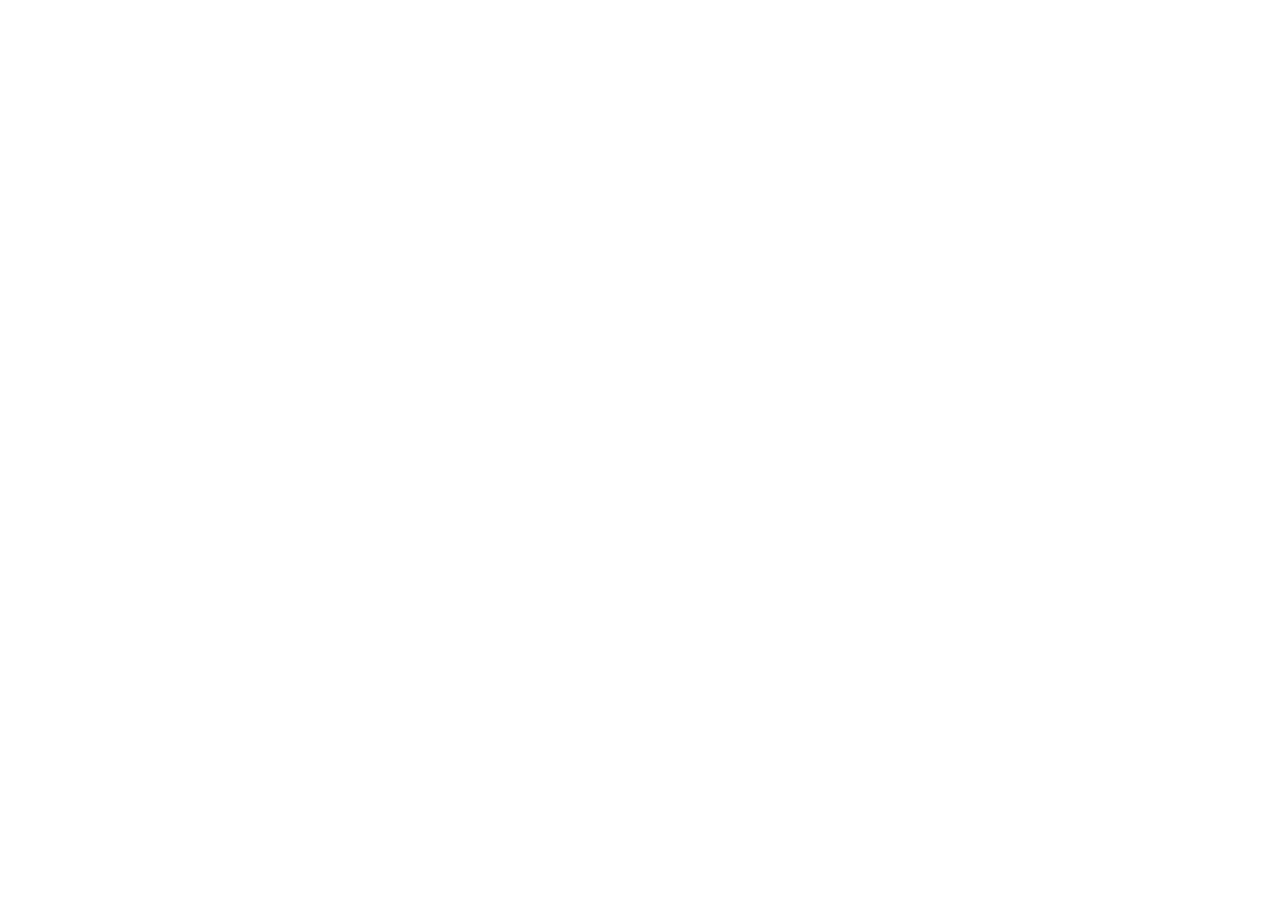
==== commit f3208965: "Checklist qualité (légal, cookies, SEO, partage, icônes, 404, accessibilité, mobile), polices locale" ====
--- a/index.html
+++ b/index.html
@@ -3,15 +3,45 @@
 <head>
 <meta charset="UTF-8">
 <meta name="viewport" content="width=device-width, initial-scale=1">
+<script>if (location.protocol === 'http:' && !/^(localhost|127\.0\.0\.1)$/.test(location.hostname)) location.replace('https:' + location.href.slice(5));</script>
+<meta http-equiv="Content-Security-Policy" content="upgrade-insecure-requests">
 <title>Kenza SKALLI — Développeuse Full-Stack .NET / Angular</title>
-<meta name="description" content="Kenza SKALLI, développeuse Full-Stack .NET / Angular, 4 ans d’expérience : API .NET Core, Angular, SQL Server, Azure. Ingénieure EILCO.">
+<meta name="description" content="Développeuse Full-Stack .NET / Angular, 4 ans d’expérience : API .NET Core 8, Angular 17, SQL Server, Azure. Ingénieure EILCO. Prenez rendez-vous.">
 <meta name="author" content="Kenza SKALLI">
+<link rel="canonical" href="https://cv-kenza.my-officeapps.com/">
+<meta name="theme-color" content="#f8f4ee" media="(prefers-color-scheme: light)">
+<meta name="theme-color" content="#12100d" media="(prefers-color-scheme: dark)">
+<meta property="og:type" content="profile">
+<meta property="og:site_name" content="Kenza SKALLI">
+<meta property="og:locale" content="fr_FR">
+<meta property="og:url" content="https://cv-kenza.my-officeapps.com/">
 <meta property="og:title" content="Kenza SKALLI — Développeuse Full-Stack .NET / Angular">
-<meta property="og:description" content="4 ans d’expérience : API .NET Core, Angular, SQL Server, Azure. Nucléaire, tourisme, BTP, e-commerce.">
-<meta property="og:type" content="website">
-<link rel="stylesheet" href="https://cdnjs.cloudflare.com/ajax/libs/font-awesome/6.5.2/css/all.min.css">
-<link rel="preconnect" href="https://fonts.googleapis.com"><link rel="preconnect" href="https://fonts.gstatic.com" crossorigin>
-<link href="https://fonts.googleapis.com/css2?family=Space+Grotesk:wght@400;500;600;700&family=Inter:wght@400;500;600&family=JetBrains+Mono:wght@400;500&display=swap" rel="stylesheet">
+<meta property="og:description" content="4 ans d’expérience : API .NET Core 8, Angular 17, SQL Server, Azure. Nucléaire, tourisme, BTP, e-commerce.">
+<meta property="og:image" content="https://cv-kenza.my-officeapps.com/assets/og-image.jpg">
+<meta property="og:image:width" content="1200">
+<meta property="og:image:height" content="630">
+<meta property="og:image:alt" content="Kenza SKALLI, développeuse Full-Stack .NET / Angular">
+<meta name="twitter:card" content="summary_large_image">
+<meta name="twitter:title" content="Kenza SKALLI — Développeuse Full-Stack .NET / Angular">
+<meta name="twitter:description" content="4 ans d’expérience : .NET 8, Angular 17, SQL Server, Azure.">
+<meta name="twitter:image" content="https://cv-kenza.my-officeapps.com/assets/og-image.jpg">
+<meta name="twitter:image:alt" content="Kenza SKALLI, développeuse Full-Stack">
+<link rel="icon" href="favicon.ico" sizes="48x48">
+<link rel="icon" type="image/png" href="assets/icon-192.png" sizes="192x192">
+<link rel="apple-touch-icon" href="assets/apple-touch-icon.png">
+<link rel="manifest" href="site.webmanifest">
+<link rel="preload" href="assets/fonts/space-grotesk-latin.woff2" as="font" type="font/woff2" crossorigin>
+<link rel="preload" href="assets/fonts/inter-latin.woff2" as="font" type="font/woff2" crossorigin>
+<link rel="stylesheet" href="assets/fonts/fonts.css">
+<link rel="preload" href="assets/fa/css/all.min.css" as="style" onload="this.onload=null;this.rel='stylesheet'">
+<noscript><link rel="stylesheet" href="assets/fa/css/all.min.css"></noscript>
+<script type="application/ld+json">
+{"@context":"https://schema.org","@type":"Person","name":"Kenza SKALLI","jobTitle":"Développeuse Full-Stack .NET / Angular",
+ "url":"https://cv-kenza.my-officeapps.com/","image":"https://cv-kenza.my-officeapps.com/assets/og-image.jpg",
+ "alumniOf":{"@type":"CollegeOrUniversity","name":"EILCO — École d’ingénieurs du Littoral Côte d’Opale"},
+ "knowsAbout":[".NET Core","C#","Angular","SQL Server","Azure","Azure DevOps","Power BI"],
+ "email":"mailto:kenzaskalli4@gmail.com","telephone":"+33776005114"}
+</script>
 <style>
 /* Palette beige : --beige pour les aplats, --accent (beige foncé) pour les textes — contraste AA vérifié. */
 :root{
@@ -48,7 +78,7 @@
 .big{font-family:var(--ff-d);font-weight:700;line-height:.86;letter-spacing:-.06em}
 .big .no{font-size:clamp(4rem,8.6vw,8rem);color:transparent;-webkit-text-stroke:1px color-mix(in srgb,var(--panel-ink) 35%,transparent);display:block;height:.86em;overflow:hidden}
 .big .no>span,.big .tt>span{display:block;transition:transform .55s var(--ease),opacity .4s}
-.print-head{display:none}
+.print-head,.print-foot{display:none}
 .big .tt{font-size:clamp(2rem,4vw,3.6rem);display:block;overflow:hidden;padding-bottom:.06em}
 .desc{max-width:36ch;opacity:.82;font-size:1rem;min-height:3.2em;transition:opacity .4s,transform .5s var(--ease)}
 .left.out .big span,.left.out .desc{transform:translateY(-105%);opacity:0}
@@ -66,7 +96,7 @@
 /* ---------- Contenu ---------- */
 .right{margin-left:40vw;padding:0 clamp(1.4rem,4vw,4rem)}
 .sec{padding:clamp(3rem,8vh,5rem) 0;border-bottom:1px solid var(--line);min-height:60vh}
-.sec:last-child{border:0;min-height:85vh;padding-bottom:6rem}
+.sec:last-of-type{border:0;min-height:85vh;padding-bottom:6rem}
 .eb{font-family:var(--ff-m);font-size:.7rem;color:var(--accent);margin-bottom:1rem;display:block}
 .sec h2{font-family:var(--ff-d);font-weight:700;font-size:clamp(1.7rem,3vw,2.5rem);letter-spacing:-.035em;line-height:1.05;margin-bottom:1.2rem;max-width:22ch}
 .lede{font-size:1.08rem;color:var(--muted);max-width:56ch}
@@ -87,6 +117,7 @@
 .xr .o{font-family:var(--ff-d);font-weight:700;font-size:1.25rem;letter-spacing:-.02em;display:block;line-height:1.15}
 .xr .s{font-family:var(--ff-m);font-size:.64rem;color:var(--accent);display:block;margin-top:.3rem}
 .xr .w{font-family:var(--ff-m);font-size:.66rem;color:var(--muted);display:block;margin-top:.4rem}
+.xr .now{display:inline-block;margin-top:.45rem;font-family:var(--ff-m);font-size:.62rem;letter-spacing:.06em;text-transform:uppercase;color:var(--panel);background:var(--panel-acc);padding:.15rem .5rem;border-radius:20px}
 .xr h3{font-family:var(--ff-d);font-weight:500;font-size:1.02rem;margin-bottom:.35rem}
 .xr .pj{font-size:.9rem;color:var(--ink);margin-bottom:.6rem}
 .xr .pj em{font-style:normal;font-family:var(--ff-m);font-size:.66rem;color:var(--muted);margin-right:.3rem}
@@ -127,11 +158,20 @@
 .ct .big2{font-family:var(--ff-d);font-weight:700;font-size:clamp(2.2rem,4.6vw,4rem);letter-spacing:-.05em;line-height:.95;margin-bottom:1.4rem}
 .cl{display:flex;flex-direction:column;gap:.7rem;font-family:var(--ff-m);font-size:.86rem}
 .cl a{display:inline-flex;align-items:center;gap:.6rem}.cl a:hover{color:var(--accent)}
+.cta-k{display:flex;gap:1rem 1.4rem;align-items:center;flex-wrap:wrap;margin:.4rem 0 1.4rem}
+.btn-k{display:inline-flex;align-items:center;gap:.55rem;min-height:48px;padding:.75rem 1.3rem;border-radius:40px;background:var(--ink);color:var(--bg);font-weight:600;font-size:.95rem;transition:.3s}
+.btn-k:hover{background:var(--accent);color:#fff}
+.lnk-k{font-family:var(--ff-m);font-size:.82rem;color:var(--ink);text-decoration:underline;text-underline-offset:3px;min-height:44px}
 .note{font-family:var(--ff-m);font-size:.74rem;color:var(--muted);border:1px dashed var(--line);border-radius:12px;padding:1rem;max-width:52ch}
 @media (max-width:1100px){.wins{grid-template-columns:repeat(2,1fr)}.sk{grid-template-columns:1fr}}
+.foot{display:flex;gap:.6rem 1.4rem;flex-wrap:wrap;align-items:center;font-family:var(--ff-m);font-size:.74rem;color:var(--muted);padding:1.4rem 0 2.4rem;border-top:1px solid var(--line)}
+.foot a{color:var(--muted);text-decoration:underline;text-underline-offset:3px}.foot a:hover{color:var(--accent)}
 @media (max-width:900px){
   .left{position:relative;width:auto}.left .mid{padding:2.2rem 0 1rem}.pic{width:96px;font-size:2.4rem}.right{margin-left:0}
   .facts,.ed,.pr{grid-template-columns:1fr}.xr{grid-template-columns:1fr;gap:.5rem}.sk>div{grid-template-columns:1fr;gap:.3rem}
+  .left .top button,.left .bot a,.left .bot button,.tog,.foot a{min-height:44px}.left .top button{min-width:44px}
+  .tag,.eb,.facts span,.kp .l,.xr .s,.xr .w,.sk>div>span,.lg div span,.foot,.xr .pj em,.xr .now{font-size:.75rem}
+  .prog a{height:28px}
 }
 @media (prefers-reduced-motion:reduce){*,*::before,*::after{animation-duration:.001ms!important;transition-duration:.001ms!important}.rv{opacity:1;transform:none}}
 /* ---------- Impression : un CV papier propre ---------- */
@@ -140,7 +180,11 @@
   :root,:root[data-theme="dark"]{--bg:#fff;--surface:#fff;--ink:#000;--muted:#333;--faint:#666;--line:#ccc;--accent:#7d5c38}
   body{font-size:9.5pt;line-height:1.4;background:#fff}
   .left{display:none!important}
-  .print-head{display:flex;justify-content:space-between;align-items:flex-end;gap:1rem;border-bottom:2px solid #000;padding-bottom:.6rem;margin-bottom:.4rem}
+  .print-head{display:flex;justify-content:space-between;align-items:center;gap:1rem;border-bottom:2px solid #000;padding-bottom:.6rem;margin-bottom:.4rem}
+  .print-head .pp{width:22mm;height:22mm;object-fit:cover;object-position:50% 8%;border-radius:4mm;background:linear-gradient(160deg,#efe3cf,#c9ad85);flex-shrink:0}
+  .print-head>div{flex:1}
+  .print-foot{display:flex;justify-content:space-between;align-items:center;gap:1rem;border-top:2px solid #000;padding-top:.6rem;margin-top:.8rem;break-inside:avoid}
+  .print-foot b{display:block;font-family:var(--ff-d);font-size:11pt}.print-foot span{font-family:var(--ff-m);font-size:8pt;color:#333}.print-foot img{width:18mm;height:18mm}
   .print-head b{font-family:var(--ff-d);font-size:20pt;letter-spacing:-.03em;display:block;line-height:1.1}
   .print-head span{font-family:var(--ff-m);font-size:8pt;color:#333}
   .right{margin:0;padding:0}
@@ -152,7 +196,7 @@
   .xr{grid-template-columns:8rem 1fr;gap:.8rem;padding:.6rem 0;break-inside:avoid}.xr ul{margin-bottom:.3rem;gap:.1rem;font-size:8.5pt}
   .sk{grid-template-columns:1fr 1fr;gap:0 1rem}.sk>div{grid-template-columns:6.5rem 1fr;padding:.25rem 0}
   .ed{grid-template-columns:1fr 1fr}.ed div{padding:.5rem}.ed .y{font-size:13pt}.lg{margin-top:.6rem}
-  .pr{grid-template-columns:1fr}.pr .media,.tog,.note{display:none!important}
+  .pr{grid-template-columns:1fr}.pr .media,.tog,.note,.cta-k,.foot{display:none!important}
   .ct .big2{display:none}.ct{min-height:0!important}
   .more{grid-template-rows:1fr!important}.rv{opacity:1!important;transform:none!important}.lg .bar i{transform:none}
   .tag{border-color:#999;color:#000;font-size:7pt;padding:.08rem .4rem}
@@ -169,17 +213,17 @@
     <nav class="prog" id="prog" aria-label="Sections"></nav>
   </div>
   <div class="bot">
-    <a class="p" href="#contact"><i class="fa-regular fa-envelope"></i> Me contacter</a>
-    <button type="button" onclick="window.print()"><i class="fa-solid fa-arrow-down"></i> CV en PDF</button>
+    <button type="button" class="p" data-agent-book><i class="fa-regular fa-calendar-check"></i> Prendre rendez-vous</button>
+    <a href="assets/Kenza-SKALLI-CV.pdf" download><i class="fa-solid fa-arrow-down"></i> CV en PDF</a>
   </div>
 </aside>
 
 <main class="right">
-  <header class="print-head"><div><b>Kenza SKALLI</b><span>Développeuse Full-Stack .NET / Angular · 4 ans d’expérience · Ingénieure EILCO</span></div><span id="printContact"></span></header>
+  <header class="print-head"><img class="pp" src="assets/kenza.webp" alt=""><div><b>Kenza SKALLI</b><span>Développeuse Full-Stack .NET / Angular · 4 ans d’expérience · Ingénieure EILCO</span></div><span id="printContact"></span></header>
   <section class="sec" id="profil" data-t="Profil" data-d="Développeuse Full-Stack .NET / Angular — 4 ans à livrer des applications métier." data-clip="inset(0 round 18px)">
     <span class="eb">01 — Profil</span>
     <h2 class="rv">Des API .NET robustes, des interfaces Angular soignées.</h2>
-    <p class="lede rv" style="--d:1">Développeuse Full-Stack .NET / Angular avec 4 ans d’expérience. Je conçois des API REST en .NET Core, des interfaces Angular et des bases SQL Server performantes, du développement à la mise en production et à la TMA — dans le nucléaire, le tourisme, le BTP et l’e-commerce.</p>
+    <p class="lede rv" style="--d:1">Développeuse Full-Stack .NET / Angular avec 4 ans d’expérience. Je conçois des API REST en .NET Core, des interfaces Angular et des bases SQL Server performantes, du développement à la mise en production et à la TMA — dans le nucléaire, le tourisme, le BTP et l’e-commerce. Approche DevOps (CI/CD, déploiement, monitoring) et attention constante à la performance et à la qualité du code.</p>
     <div class="kp">
       <div class="rv" style="--d:2"><div class="n">4 ans</div><div class="l">d’expérience</div></div>
       <div class="rv" style="--d:3"><div class="n">5</div><div class="l">missions & entreprises</div></div>
@@ -207,7 +251,7 @@
     <h2 class="rv">Cinq contextes, une même exigence.</h2>
 
     <article class="xr rv open">
-      <div><span class="o">Groupe Vulcain</span><span class="s">Client Westinghouse · nucléaire</span><span class="w">Juin 2026 — aujourd’hui</span></div>
+      <div><span class="o">Groupe Vulcain</span><span class="s">Client Westinghouse · nucléaire</span><span class="w">Juin 2026 — aujourd’hui</span><span class="now">En poste</span></div>
       <div>
         <h3>Développeuse Full-Stack .NET / Angular</h3>
         <p class="pj"><em>Projet</em>Hublot — suivi de l’avancement des contrôles de tubes de générateurs de vapeur, interconnecté à deux systèmes tiers (SICAD, TubeRAS), mené jusqu’à la mise en production avec les utilisateurs.</p>
@@ -225,7 +269,7 @@
     </article>
 
     <article class="xr rv">
-      <div><span class="o">Utrav</span><span class="s">Tourisme · SaaS</span><span class="w">Nov. 2025 — mai 2026</span></div>
+      <div><span class="o">Utrav</span><span class="s">Tourisme · SaaS</span><span class="w">Nov. 2025 — mai 2026 · 7 mois</span></div>
       <div>
         <h3>Développeuse Full-Stack .NET / Angular</h3>
         <p class="pj"><em>Projet</em>Plateforme SaaS multi-tenant de gestion de voyages (web + mobile) : back-office Angular 17 et API .NET Core 8.</p>
@@ -242,7 +286,7 @@
     </article>
 
     <article class="xr rv">
-      <div><span class="o">BIR Rovanier</span><span class="s">BTP</span><span class="w">Nov. 2023 — oct. 2025</span></div>
+      <div><span class="o">BIR Rovanier</span><span class="s">BTP</span><span class="w">Nov. 2023 — oct. 2025 · 2 ans</span></div>
       <div>
         <h3>Développeuse Full-Stack .NET / Angular</h3>
         <p class="pj"><em>Projet</em>Développement et TMA d’une application métier de gestion de chantiers (Angular 14 / .NET Core 6).</p>
@@ -260,7 +304,7 @@
     </article>
 
     <article class="xr rv">
-      <div><span class="o">Sanant Technologie</span><span class="s">E-commerce</span><span class="w">Sept. 2022 — août 2023</span></div>
+      <div><span class="o">Sanant Technologie</span><span class="s">E-commerce</span><span class="w">Sept. 2022 — août 2023 · 1 an</span></div>
       <div>
         <h3>Développeuse Full-Stack .NET / Angular</h3>
         <button class="tog" type="button"><i class="fa-solid fa-chevron-down"></i> Réalisations</button>
@@ -274,7 +318,7 @@
     </article>
 
     <article class="xr rv">
-      <div><span class="o">LMK Meta</span><span class="s">Mission freelance</span><span class="w">Juin — sept. 2021</span></div>
+      <div><span class="o">LMK Meta</span><span class="s">Mission freelance</span><span class="w">Juin — sept. 2021 · 4 mois</span></div>
       <div>
         <h3>Développeuse web</h3>
         <p class="pj"><em>Projet</em>Plateforme de suivi des cryptomonnaies en temps réel.</p>
@@ -340,15 +384,18 @@
     <p class="big2 rv">Un projet .NET / Angular ?<br>Parlons-en<span class="acc">.</span></p>
     <!-- Coordonnées : à compléter (absentes du dossier de candidature). -->
     <div class="cl rv" id="cl"></div>
-    <p class="note rv" id="note">Coordonnées communiquées sur demande.</p>
-  </section>
+    <div class="cta-k rv"><button type="button" class="btn-k" data-agent-book>Réserver un échange de 30 min <i class="fa-regular fa-calendar-check"></i></button><button type="button" class="lnk-k" data-agent-open>Poser une question à l’assistant</button></div>
+    <p class="note rv" id="note">Choisissez un créneau ou laissez un message : Kenza vous répond par e-mail.</p>
+  </section>
+  <div class="print-foot"><p><b>CV interactif, démo et prise de rendez-vous</b><span>cv-kenza.my-officeapps.com</span></p><img src="assets/qr-cv.svg" alt=""></div>
+  <footer class="foot" aria-label="Informations légales"><span>© 2026 Kenza SKALLI</span><a href="mentions-legales.html">Mentions légales &amp; conditions</a><a href="confidentialite.html">Confidentialité</a></footer>
 </main>
 
 <script>
 (function () {
   'use strict';
   /* Coordonnées à renseigner avant publication (laissées vides : le dossier n’en contient pas). */
-  var CONTACT = { email: '', phone: '', linkedin: '', github: '' };
+  var CONTACT = { email: 'kenzaskalli4@gmail.com', phone: '+33 7 76 00 51 14', linkedin: '', github: '' };
   var cl = document.getElementById('cl'), links = [];
   if (CONTACT.email) links.push('<a href="mailto:' + CONTACT.email + '"><i class="fa-regular fa-envelope"></i> ' + CONTACT.email + '</a>');
   if (CONTACT.phone) links.push('<a href="tel:' + CONTACT.phone.replace(/\s/g, '') + '"><i class="fa-solid fa-phone"></i> ' + CONTACT.phone + '</a>');
@@ -399,5 +446,7 @@
   cur = 0; bars[0].classList.add('on');
 })();
 </script>
+<!-- Agent IA du CV : réponses, orientation, prise de rendez-vous (Worker Cloudflare) -->
+<script src="assets/js/cv-agent.js" data-site="kenza" data-first="Kenza" data-api="https://agent.my-officeapps.com" data-suggestions="Est-elle disponible ?|Son expérience .NET / Angular ?|Ses résultats chiffrés ?" defer></script>
 </body>
 </html>
--- a/assets/fonts/fonts.css
+++ b/assets/fonts/fonts.css
@@ -0,0 +1,49 @@
+/* Polices auto-hébergées (SIL Open Font License) — Space Grotesk, Inter, JetBrains Mono. */
+@font-face {
+  font-family: 'Inter';
+  font-style: normal;
+  font-weight: 400 600;
+  font-display: swap;
+  src: url(inter-latin-ext.woff2) format('woff2');
+  unicode-range: U+0100-02BA, U+02BD-02C5, U+02C7-02CC, U+02CE-02D7, U+02DD-02FF, U+0304, U+0308, U+0329, U+1D00-1DBF, U+1E00-1E9F, U+1EF2-1EFF, U+2020, U+20A0-20AB, U+20AD-20C4, U+2113, U+2C60-2C7F, U+A720-A7FF;
+}
+@font-face {
+  font-family: 'Inter';
+  font-style: normal;
+  font-weight: 400 600;
+  font-display: swap;
+  src: url(inter-latin.woff2) format('woff2');
+  unicode-range: U+0000-00FF, U+0131, U+0152-0153, U+02BB-02BC, U+02C6, U+02DA, U+02DC, U+0304, U+0308, U+0329, U+2000-206F, U+20AC, U+2122, U+2191, U+2193, U+2212, U+2215, U+FEFF, U+FFFD;
+}
+@font-face {
+  font-family: 'JetBrains Mono';
+  font-style: normal;
+  font-weight: 400 500;
+  font-display: swap;
+  src: url(jetbrains-mono-latin-ext.woff2) format('woff2');
+  unicode-range: U+0100-02BA, U+02BD-02C5, U+02C7-02CC, U+02CE-02D7, U+02DD-02FF, U+0304, U+0308, U+0329, U+1D00-1DBF, U+1E00-1E9F, U+1EF2-1EFF, U+2020, U+20A0-20AB, U+20AD-20C4, U+2113, U+2C60-2C7F, U+A720-A7FF;
+}
+@font-face {
+  font-family: 'JetBrains Mono';
+  font-style: normal;
+  font-weight: 400 500;
+  font-display: swap;
+  src: url(jetbrains-mono-latin.woff2) format('woff2');
+  unicode-range: U+0000-00FF, U+0131, U+0152-0153, U+02BB-02BC, U+02C6, U+02DA, U+02DC, U+0304, U+0308, U+0329, U+2000-206F, U+20AC, U+2122, U+2191, U+2193, U+2212, U+2215, U+FEFF, U+FFFD;
+}
+@font-face {
+  font-family: 'Space Grotesk';
+  font-style: normal;
+  font-weight: 400 700;
+  font-display: swap;
+  src: url(space-grotesk-latin-ext.woff2) format('woff2');
+  unicode-range: U+0100-02BA, U+02BD-02C5, U+02C7-02CC, U+02CE-02D7, U+02DD-02FF, U+0304, U+0308, U+0329, U+1D00-1DBF, U+1E00-1E9F, U+1EF2-1EFF, U+2020, U+20A0-20AB, U+20AD-20C4, U+2113, U+2C60-2C7F, U+A720-A7FF;
+}
+@font-face {
+  font-family: 'Space Grotesk';
+  font-style: normal;
+  font-weight: 400 700;
+  font-display: swap;
+  src: url(space-grotesk-latin.woff2) format('woff2');
+  unicode-range: U+0000-00FF, U+0131, U+0152-0153, U+02BB-02BC, U+02C6, U+02DA, U+02DC, U+0304, U+0308, U+0329, U+2000-206F, U+20AC, U+2122, U+2191, U+2193, U+2212, U+2215, U+FEFF, U+FFFD;
+}
